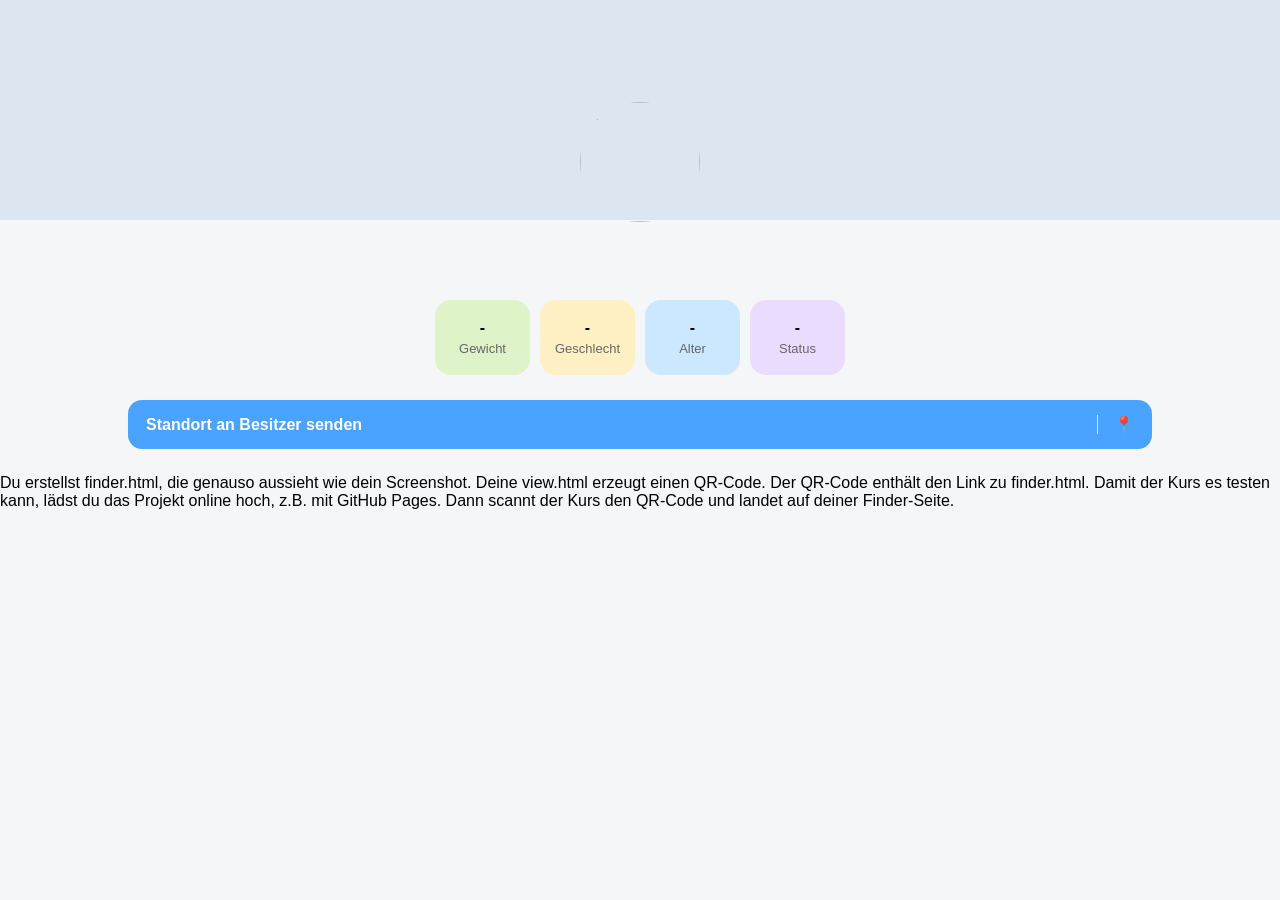
==== finder.html @ d5756afd "Add files via upload" ====
<!DOCTYPE html>
<html>
<head>
  <meta charset="UTF-8">
  <title>Mein Haustier</title>
 
<link rel="stylesheet" href="style.css">
<link rel="stylesheet" href="finder.css">

</head>

<body>


<div class="header">

  <div class="image-wrapper">
    <img id="imageOutput" class="dog-img" src="tier-icon.png">
  </div>

</div>


<div class="info">
  <h1 id="nameOutput"></h1>
  <p id="breedOutput"></p>

  <p id="noteOutput" class="note-text"></p>

  <div class="info-cards">
    <div class="info-card green-card">
      <strong id="weightOutput"></strong>
      <span>Gewicht</span>
    </div>

    <div class="info-card yellow-card">
      <strong id="genderOutput"></strong>
      <span>Geschlecht</span>
    </div>

    <div class="info-card blue-card">
      <strong id="ageOutput"></strong>
      <span>Alter</span>
    </div>

    <div class="info-card purple-card">
    <strong id="kastriertCardOutput"></strong>
    <span>Status</span>
    </div>

  </div>
</div>

<!--Standort an Besitzer senden --> 
<div class="send-location-box">
  <button class="send-location-main" onclick="toggleSendOptions()">
    <span>Standort an Besitzer senden</span>
    <span class="send-icon">📍</span>
  </button>

  <div id="sendOptions" class="send-options">
    <button onclick="sendLocationWhatsApp()" class="option whatsapp-option">
      Per WhatsApp
    </button>

    <button onclick="sendLocationSMS()" class="option sms-option">
      Per SMS
    </button>
  </div>
</div>

<div class="owner-contact-box" id="ownerContactBox"></div>
<script src="finder.js"></script>
</body>

Du erstellst finder.html, die genauso aussieht wie dein Screenshot.
Deine view.html erzeugt einen QR-Code.
Der QR-Code enthält den Link zu finder.html.
Damit der Kurs es testen kann, lädst du das Projekt online hoch, z.B. mit GitHub Pages.
Dann scannt der Kurs den QR-Code und landet auf deiner Finder-Seite.


</html>
---- style.css ----
/* 🔹 Grundlayout */
* {
  box-sizing: border-box;
}

body {
  margin: 0;
  font-family: Arial;
  background-color: #f5f6f8;
}

/* 🔹 Container (Handy-Look) */
.container {
  max-width: 400px;
  margin: 0 auto;
  padding: 20px;
}

h2 {
    text-align: center;
}

/*🔹 Profilbild */
.dog-img {
  width: 120px;
  border-radius: 50%;
  display: block;
  margin: 20px auto;
  cursor: pointer;
  transition: 0.3s;
}

.dog-img:hover {
  opacity: 0.8;
}

/* 🔹 Eingabefelder */
input,
textarea,
select {
  width: 100%;
  padding: 18px;
  border-radius: 30px;
  border: 1px solid #dcdcdc;
  background-color: white;
  color: black;
  font-size: 16px;
  box-sizing: border-box;
}

/* 🔹 Labels */
label {
  display: block;
  margin: 15px 0 5px;
  color: #8c8c8c;
  font-size: 14px;
}

/* 🔹 Abstand zwischen Feldern */
.field {
    width: 100%;
    margin-bottom: 20px;
}

/* 🔹 Buttons */
button {
  width: 80%;
  padding: 12px;
  margin: 10px;
  border-radius: 10px;
  border: none;
  font-size: 16px;
  cursor: pointer;
}

.save {
  background-color: #3a86ff;
  color: white;
}

.cancel {
  background-color: #222;
  color: white;
}

/* 🔹 Datum Box */
.date-box {
  display: inline-block;
  background: #eef0f3;
}

/* 🔹 Kamera Icon im Bild */
.image-wrapper {
  position: relative;  
  width: 120px;
  margin: 20px auto;
}

.dog-img {
  width: 120px;
  height: 120px;
  border-radius: 50%;
  display: block;
}

.camera-icon {
  position: absolute;
  bottom: 0;
  right: 0;

  width: 40px;
  height: 40px;

  background: #e7e8ec;
  border-radius: 50%;

  display: flex;
  align-items: center;
  justify-content: center;

  box-shadow: 0 4px 10px rgba(0,0,0,0.2);
}

.camera-icon img {
  width: 42px;
  height: 42px;
}

.camera-icon:hover {
  transform: scale(1.1);
}


.contacts-section {
  margin-top: 30px;
}

/* einzelne Kontaktkarte */
.contact-card {
  background: #eef2f7;
  border-radius: 20px;
  padding: 12px 15px;
  margin-bottom: 10px;

  display: flex;
  justify-content: space-between;
  align-items: center;
}

/* linke Seite */
.contact-info {
  display: flex;
  flex-direction: column;
}

.contact-info span:first-child {
  font-weight: bold;
}

.contact-info span:last-child {
  color: #6b7280;
  font-size: 14px;
}

/* Telefon-Icon */
.call-btn {
  background: #22c55e;
  color: white;
  padding: 10px;
  border-radius: 50%;
  cursor: pointer;
    }

    /* Add Button */
    .add-contact {
    margin-top: 15px;
    background: #e7e8ec;
    border-radius: 20px;
    padding: 15px;

    display: flex;
    justify-content: space-between;
    align-items: center;

    cursor: pointer;
    }

    .plus {
     font-size: 20px;
     font-weight: bold;
    }

    .actions {
  display: flex;
  gap: 10px;
  align-items: center;
}

.delete-btn {
  background: #ef4444;
  color: white;
  border: none;
  padding: 10px;
  border-radius: 50%;
  cursor: pointer;
}

.delete-btn:hover {
  background: #dc2626;
}


.cards {
  display: flex;
  justify-content: space-around;
  margin: 20px 0;
}

.card {
  background: #e3f2fd;
  border-radius: 15px;
  padding: 15px;
  width: 90px;
  text-align: center;
}

.card p {
  font-size: 18px;
  font-weight: bold;
}

.card span {
  font-size: 12px;
  color: gray;
}
---- finder.css ----
/* HEADER (hellblauer Bereich oben) */
.header {
  background: #dbe6f1;
  height: 220px;
  position: relative;
}


/* Bild Position (mittig + halb unten) */
.image-wrapper {
  position: absolute;
  top: 50%;
  left: 50%;
  transform: translate(-50%, -30%);
}




/* Rundes Bild */
.dog-img {
  width: 120px;
  border-radius: 50%;
  object-fit: cover;  
  display: block;
  margin: 20px auto;
  cursor: pointer;
  transition: 0.3s;
}

.dog-img:hover {
  opacity: 0.8;
}


.info {
  text-align: center;  
  margin-top: 80px;    
}


.info h1 {
  margin: 0;
  font-size: 28px;
  font-weight: bold;
}


/* Button bearbeiten*/

.edit-btn {
  width: 80%;
  display: block;
  margin: 20px auto;
  padding: 12px;
  border-radius: 12px;
  border: none;
  background: #e0e0e0;
  font-size: 16px;
}



/*Kacheln*/
.note-text {
  max-width: 340px;
  margin: 15px auto 25px;
  color: #7b7b8a;
  font-size: 15px;
  line-height: 1.4;
  text-align: center;
}

.info-cards {
  display: flex;
  justify-content: center;
  gap: 10px;
  margin: 25px auto;
  flex-wrap: wrap;
}

.info-card {
  width: 95px;
  height: 75px;
  border-radius: 16px;

  display: flex;
  flex-direction: column;
  justify-content: center;
  align-items: center;

  font-size: 14px;
}

.info-card strong {
  font-size: 16px;
  font-weight: bold;

}

.info-card span {
  margin-top: 4px;
  color: #666;
  font-size: 13px;
}

.green-card {
  background-color: #dff3c8;
}

.yellow-card {
  background-color: #fff0c4;
}

.blue-card {
  background-color: #cce8ff;
}

.purple-card {
  background-color: #eadcff;
}

/*Location*/
.location-actions {
  width: 80%;
  margin: 20px auto;
  display: flex;
  gap: 12px;
}

.location-btn {
  flex: 1;
  padding: 14px;
  border-radius: 14px;
  border: none;
  color: white;
  font-size: 14px;
  font-weight: bold;
  cursor: pointer;
}

.whatsapp-btn {
  background-color: #22c55e;
}

.sms-btn {
  background-color: #4aa3ff;
}

.send-location-box {
  width: 80%;
  margin: 25px auto;
}

.send-location-main {
  width: 100%;
  margin: 0;
  padding: 15px 18px;
  border: none;
  border-radius: 14px;
  background: #4aa3ff;
  color: white;
  font-size: 16px;
  font-weight: bold;
  cursor: pointer;

  display: flex;
  justify-content: space-between;
  align-items: center;
}

.send-icon {
  border-left: 1px solid rgba(255,255,255,0.7);
  padding-left: 16px;
}

.send-options {
  display: none;
  gap: 10px;
  margin-top: 12px;
}

.send-options.show {
  display: flex;
}

.option {
  flex: 1;
  margin: 0;
  padding: 13px;
  border: none;
  border-radius: 12px;
  color: white;
  font-weight: bold;
  cursor: pointer;
}

.whatsapp-option {
  background: #22c55e;
}

.sms-option {
  background: #4aa3ff;
}


/*KOntakt*/
.owner-contact-box {
  width: 80%;
  margin: 25px auto;
}

.owner-card {
  background: #f1f7ff;
  border-radius: 18px;
  padding: 10px 12px;

  display: flex;
  align-items: center;
  gap: 10px;

  box-shadow: 0 4px 12px rgba(0,0,0,0.04);
}

.owner-avatar {
  width: 42px;
  height: 42px;
  border-radius: 50%;
  background: #4aa3ff;
  color: white;

  display: flex;
  align-items: center;
  justify-content: center;

  font-weight: bold;
  font-size: 18px;
}

.owner-info {
  flex: 1;
  display: flex;
  flex-direction: column;
}

.owner-info strong {
  font-size: 15px;
  color: #111827;
  font-weight: bold;
  line-height: 1.1;
}

.owner-info span {
  margin-top: 3px;
  color: #6b7280;
  font-size: 13px;
}

.owner-call-btn {
  width: 44px;
  height: 44px;
  border-radius: 10px;
  background: #22c55e;
  color: white;
  text-decoration: none;

  display: flex;
  align-items: center;
  justify-content: center;

  font-size: 26px;
  font-weight: bold;
  line-height: 1;
}
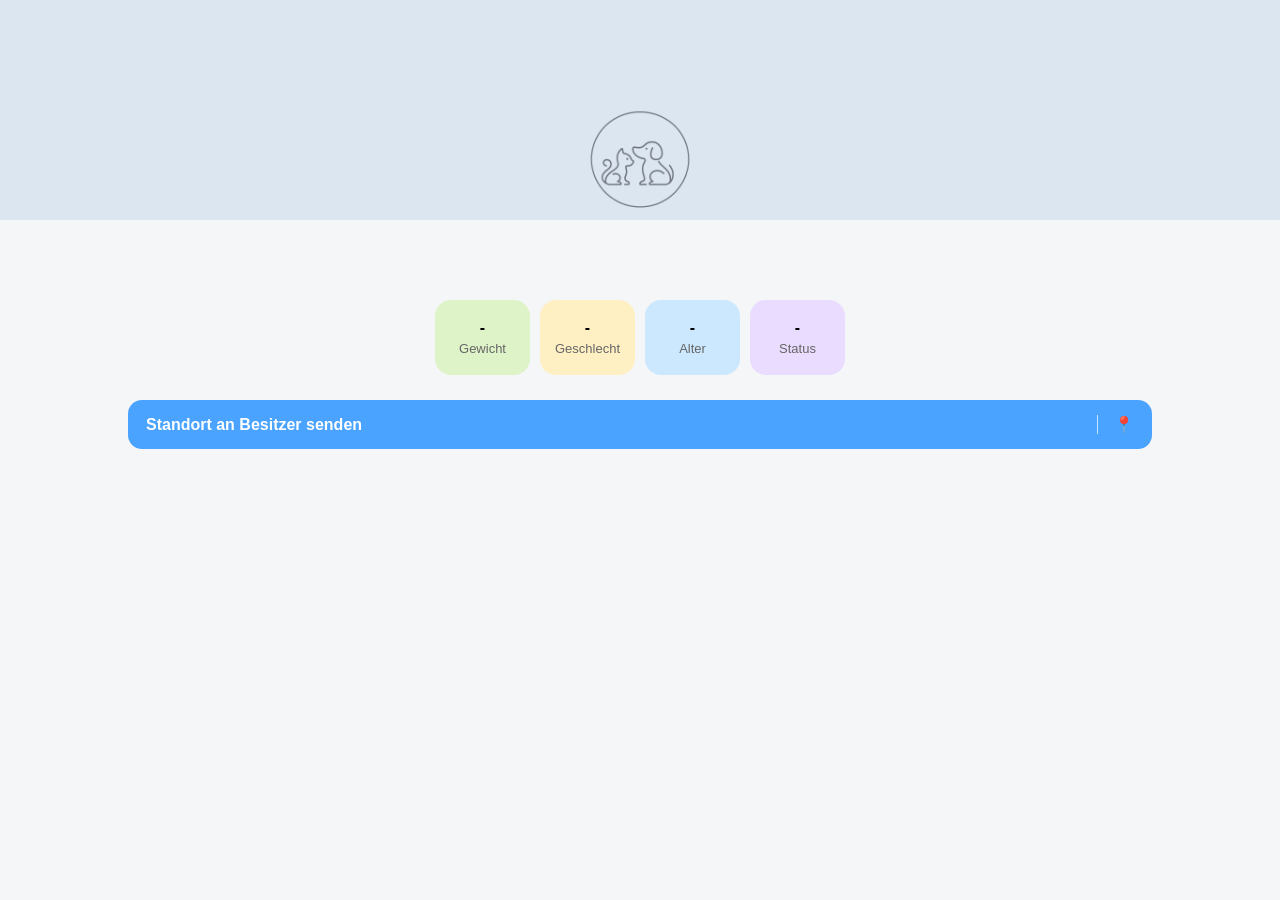
==== commit 67e19996: "Update finder.html" ====
--- a/finder.html
+++ b/finder.html
@@ -73,11 +73,5 @@
 <script src="finder.js"></script>
 </body>
 
-Du erstellst finder.html, die genauso aussieht wie dein Screenshot.
-Deine view.html erzeugt einen QR-Code.
-Der QR-Code enthält den Link zu finder.html.
-Damit der Kurs es testen kann, lädst du das Projekt online hoch, z.B. mit GitHub Pages.
-Dann scannt der Kurs den QR-Code und landet auf deiner Finder-Seite.
 
-
-</html>+</html>
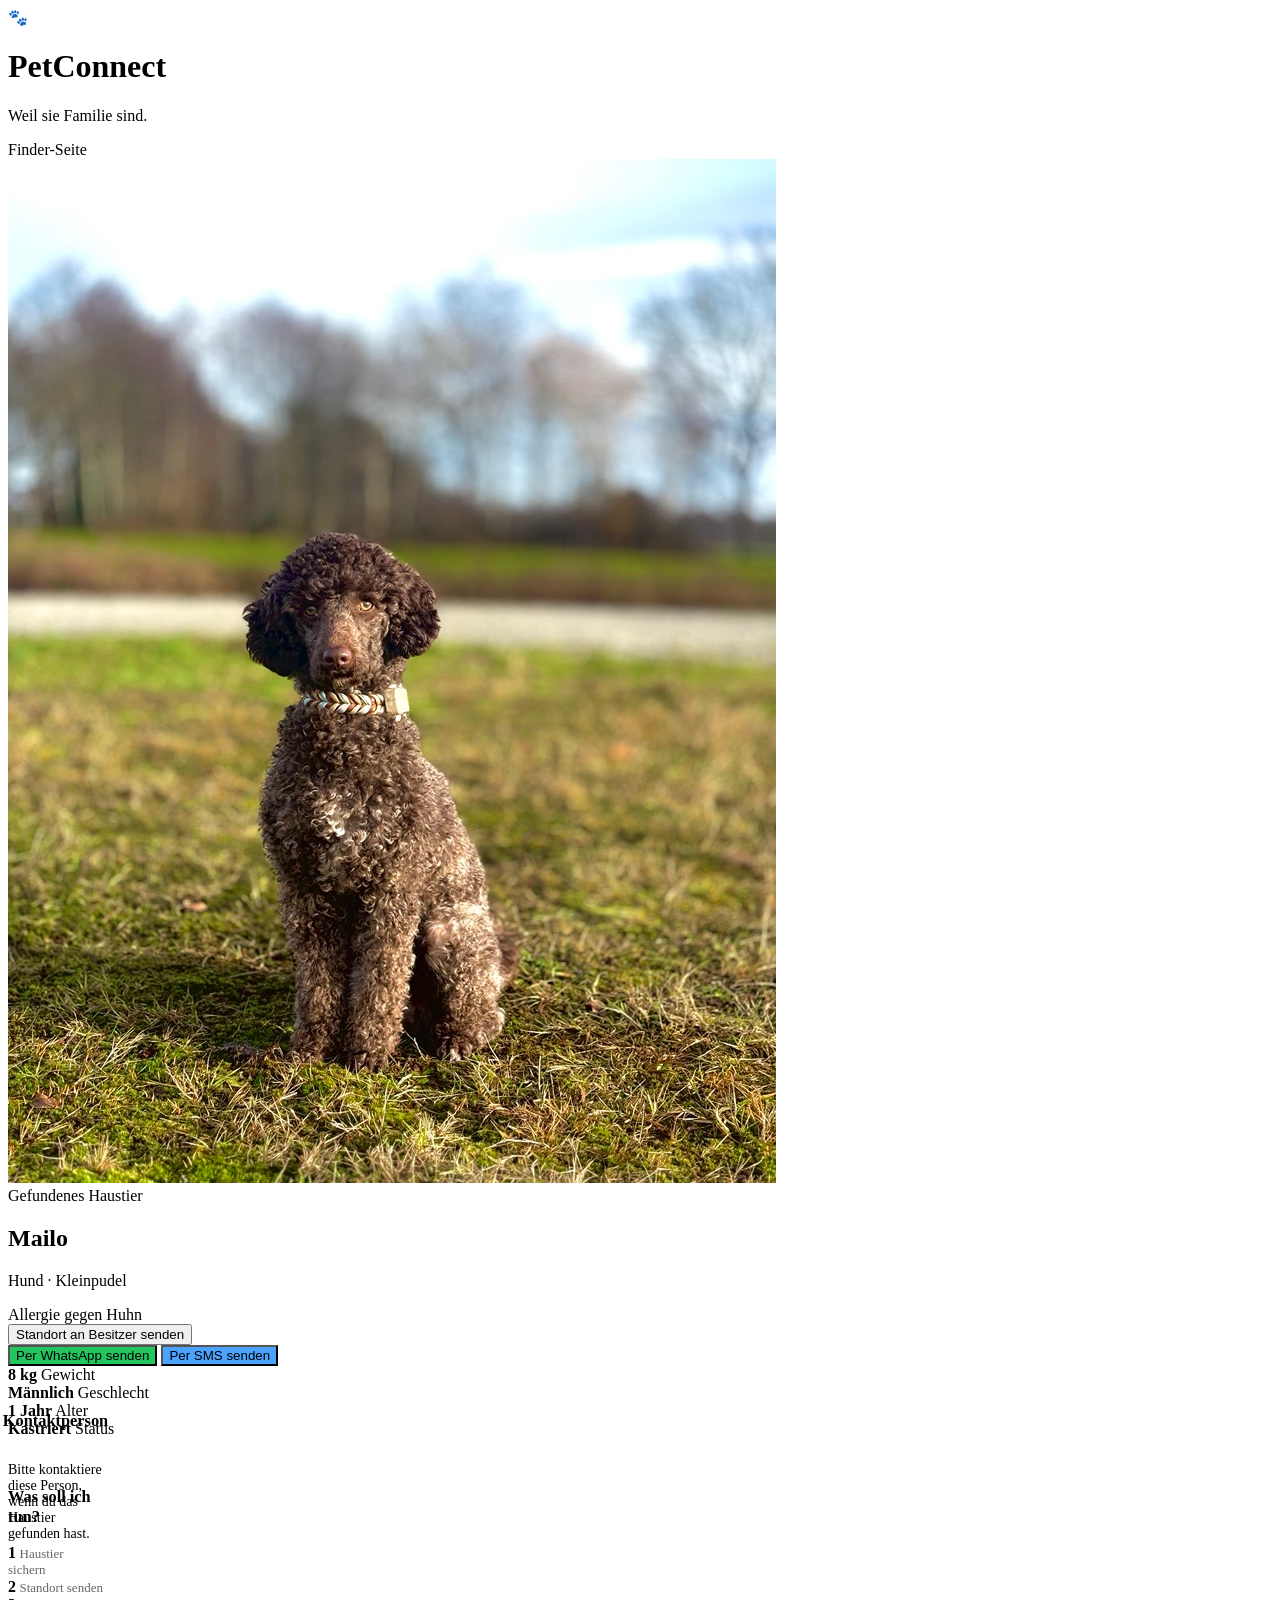
==== commit 4701cdcd: "Update finder.html" ====
--- a/finder.html
+++ b/finder.html
@@ -1,77 +1,131 @@
 <!DOCTYPE html>
-<html>
+<html lang="de">
 <head>
   <meta charset="UTF-8">
-  <title>Mein Haustier</title>
- 
-<link rel="stylesheet" href="style.css">
-<link rel="stylesheet" href="finder.css">
-
+  <title>Gefundenes Haustier | PetConnect</title>
+  <link rel="stylesheet" href="finder.css?v=2">
 </head>
 
 <body>
 
+  <div class="page">
 
-<div class="header">
+    <!-- Navigation -->
+    <header class="navbar">
+      <div class="logo">
+        <span class="logo-icon">🐾</span>
 
-  <div class="image-wrapper">
-    <img id="imageOutput" class="dog-img" src="tier-icon.png">
+        <div>
+          <h1>PetConnect</h1>
+          <p>Weil sie Familie sind.</p>
+        </div>
+      </div>
+
+      <nav>
+        <span class="active">Finder-Seite</span>
+      </nav>
+    </header>
+
+
+    <main class="finder-page">
+
+      <section class="finder-hero">
+
+        <div class="finder-image-box">
+          <img id="dogImage" src="Mailo.jpg" alt="Gefundenes Haustier">
+        </div>
+
+        <div class="finder-info">
+          <span class="label">Gefundenes Haustier</span>
+
+          <h2 id="dogName">Mailo</h2>
+          <p id="dogBreed">Hund · Kleinpudel</p>
+
+          <div id="dogNote" class="note-box">
+            Allergie gegen Huhn
+          </div>
+
+          <button type="button" onclick="toggleLocationOptions()" class="main-location-btn">
+            Standort an Besitzer senden
+          </button>
+
+          <div id="locationOptions" class="location-options">
+            <button type="button" onclick="getLocationAndSend('whatsapp')" class="whatsapp-btn">
+              Per WhatsApp senden
+            </button>
+
+            <button type="button" onclick="getLocationAndSend('sms')" class="sms-btn">
+              Per SMS senden
+            </button>
+          </div>
+        </div>
+
+      </section>
+
+
+      <section class="stats-grid">
+
+        <div class="stat green">
+          <strong id="weightValue">8 kg</strong>
+          <span>Gewicht</span>
+        </div>
+
+        <div class="stat yellow">
+          <strong id="genderValue">Männlich</strong>
+          <span>Geschlecht</span>
+        </div>
+
+        <div class="stat blue">
+          <strong id="ageValue">1 Jahr</strong>
+          <span>Alter</span>
+        </div>
+
+        <div class="stat purple">
+          <strong id="statusValue">Kastriert</strong>
+          <span>Status</span>
+        </div>
+
+      </section>
+
+
+      <section class="contact-section">
+
+        <article class="info-card">
+          <h3>Kontaktperson</h3>
+          <p class="card-subtitle">
+            Bitte kontaktiere diese Person, wenn du das Haustier gefunden hast.
+          </p>
+
+          <div id="contactList"></div>
+        </article>
+
+        <article class="info-card help-card">
+          <h3>Was soll ich tun?</h3>
+
+          <div class="help-steps">
+            <div>
+              <strong>1</strong>
+              <span>Haustier sichern</span>
+            </div>
+
+            <div>
+              <strong>2</strong>
+              <span>Standort senden</span>
+            </div>
+
+            <div>
+              <strong>3</strong>
+              <span>Besitzer kontaktieren</span>
+            </div>
+          </div>
+        </article>
+
+      </section>
+
+    </main>
+
   </div>
 
-</div>
-
-
-<div class="info">
-  <h1 id="nameOutput"></h1>
-  <p id="breedOutput"></p>
-
-  <p id="noteOutput" class="note-text"></p>
-
-  <div class="info-cards">
-    <div class="info-card green-card">
-      <strong id="weightOutput"></strong>
-      <span>Gewicht</span>
-    </div>
-
-    <div class="info-card yellow-card">
-      <strong id="genderOutput"></strong>
-      <span>Geschlecht</span>
-    </div>
-
-    <div class="info-card blue-card">
-      <strong id="ageOutput"></strong>
-      <span>Alter</span>
-    </div>
-
-    <div class="info-card purple-card">
-    <strong id="kastriertCardOutput"></strong>
-    <span>Status</span>
-    </div>
-
-  </div>
-</div>
-
-<!--Standort an Besitzer senden --> 
-<div class="send-location-box">
-  <button class="send-location-main" onclick="toggleSendOptions()">
-    <span>Standort an Besitzer senden</span>
-    <span class="send-icon">📍</span>
-  </button>
-
-  <div id="sendOptions" class="send-options">
-    <button onclick="sendLocationWhatsApp()" class="option whatsapp-option">
-      Per WhatsApp
-    </button>
-
-    <button onclick="sendLocationSMS()" class="option sms-option">
-      Per SMS
-    </button>
-  </div>
-</div>
-
-<div class="owner-contact-box" id="ownerContactBox"></div>
-<script src="finder.js"></script>
+  <script src="finder.js?v=2"></script>
 </body>
-
-
 </html>
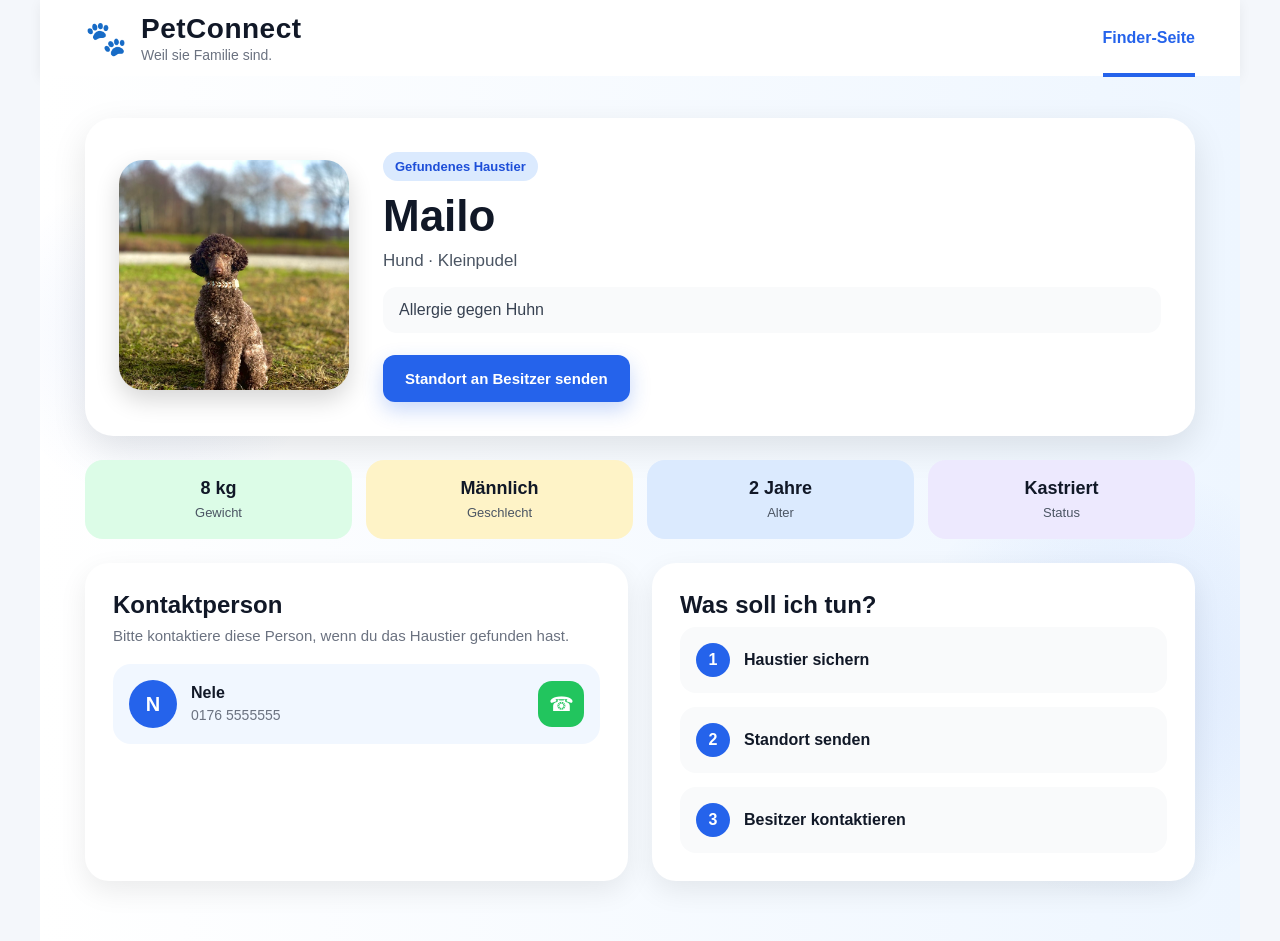
==== commit d5ac4d9e: "Update finder.html" ====
--- a/finder.html
+++ b/finder.html
@@ -3,7 +3,7 @@
 <head>
   <meta charset="UTF-8">
   <title>Gefundenes Haustier | PetConnect</title>
-  <link rel="stylesheet" href="finder.css?v=2">
+  <link rel="stylesheet" href="finder.css?v=7">
 </head>
 
 <body>
@@ -126,6 +126,6 @@
 
   </div>
 
-  <script src="finder.js?v=2"></script>
+  <script src="finder.js?v=7"></script>
 </body>
 </html>
--- a/finder.css
+++ b/finder.css
@@ -1,274 +1,430 @@
-/* HEADER (hellblauer Bereich oben) */
-.header {
-  background: #dbe6f1;
-  height: 220px;
-  position: relative;
-}
-
-
-/* Bild Position (mittig + halb unten) */
-.image-wrapper {
-  position: absolute;
-  top: 50%;
-  left: 50%;
-  transform: translate(-50%, -30%);
-}
-
-
-
-
-/* Rundes Bild */
-.dog-img {
-  width: 120px;
-  border-radius: 50%;
-  object-fit: cover;  
-  display: block;
-  margin: 20px auto;
-  cursor: pointer;
-  transition: 0.3s;
-}
-
-.dog-img:hover {
-  opacity: 0.8;
-}
-
-
-.info {
-  text-align: center;  
-  margin-top: 80px;    
-}
-
-
-.info h1 {
+* {
+  box-sizing: border-box;
+}
+
+body {
+  margin: 0;
+  font-family: Arial, sans-serif;
+  background: #f4f7fb;
+  color: #111827;
+}
+
+.page {
+  max-width: 1200px;
+  min-height: 100vh;
+  margin: 0 auto;
+  background: white;
+}
+
+
+/* Navigation */
+.navbar {
+  height: 76px;
+  padding: 0 45px;
+
+  display: flex;
+  justify-content: space-between;
+  align-items: center;
+
+  background: white;
+  box-shadow: 0 3px 12px rgba(0,0,0,0.06);
+}
+
+.logo {
+  display: flex;
+  align-items: center;
+  gap: 14px;
+}
+
+.logo-icon {
+  font-size: 34px;
+}
+
+.logo h1 {
   margin: 0;
   font-size: 28px;
-  font-weight: bold;
-}
-
-
-/* Button bearbeiten*/
-
-.edit-btn {
-  width: 80%;
-  display: block;
-  margin: 20px auto;
-  padding: 12px;
+  letter-spacing: 0.5px;
+}
+
+.logo p {
+  margin: 2px 0 0;
+  color: #6b7280;
+  font-size: 14px;
+}
+
+nav .active {
+  color: #2563eb;
+  font-weight: bold;
+  border-bottom: 4px solid #2563eb;
+  padding: 27px 0;
+}
+
+
+/* Seite */
+.finder-page {
+  padding: 42px 45px 60px;
+
+  background:
+    radial-gradient(circle at 10% 30%, rgba(37,99,235,0.08), transparent 170px),
+    radial-gradient(circle at 90% 70%, rgba(37,99,235,0.10), transparent 220px),
+    linear-gradient(90deg, #ffffff 0%, #eef6ff 100%);
+}
+
+
+/* Hauptkarte */
+.finder-hero {
+  background: white;
+  border-radius: 28px;
+  padding: 34px;
+
+  display: flex;
+  align-items: center;
+  gap: 34px;
+
+  box-shadow: 0 12px 35px rgba(0,0,0,0.10);
+}
+
+.finder-image-box img {
+  width: 230px;
+  height: 230px;
+
+  object-fit: cover;
+  border-radius: 24px;
+
+  box-shadow: 0 10px 25px rgba(0,0,0,0.16);
+}
+
+.finder-info {
+  flex: 1;
+}
+
+.label {
+  display: inline-block;
+  margin-bottom: 10px;
+  padding: 7px 12px;
+
+  background: #dbeafe;
+  color: #1d4ed8;
+
+  border-radius: 999px;
+  font-size: 13px;
+  font-weight: bold;
+}
+
+.finder-info h2 {
+  margin: 0 0 10px;
+  font-size: 44px;
+}
+
+.finder-info p {
+  margin: 8px 0;
+  color: #4b5563;
+  font-size: 17px;
+}
+
+.note-box {
+  margin-top: 16px;
+  padding: 14px 16px;
+
+  background: #f9fafb;
+  border-radius: 14px;
+
+  color: #374151;
+  font-size: 16px;
+}
+
+
+/* Standort */
+.main-location-btn {
+  margin-top: 22px;
+  padding: 15px 22px;
+
+  border: none;
   border-radius: 12px;
+
+  background: #2563eb;
+  color: white;
+
+  font-size: 15px;
+  font-weight: bold;
+
+  cursor: pointer;
+  box-shadow: 0 8px 20px rgba(37,99,235,0.25);
+}
+
+.main-location-btn:hover {
+  background: #1d4ed8;
+}
+
+.location-options {
+  display: none;
+  margin-top: 14px;
+  gap: 10px;
+  flex-wrap: wrap;
+}
+
+.location-options.show {
+  display: flex;
+}
+
+.location-options button {
+  padding: 13px 18px;
+
   border: none;
-  background: #e0e0e0;
-  font-size: 16px;
-}
-
-
-
-/*Kacheln*/
-.note-text {
-  max-width: 340px;
-  margin: 15px auto 25px;
-  color: #7b7b8a;
-  font-size: 15px;
-  line-height: 1.4;
-  text-align: center;
-}
-
-.info-cards {
-  display: flex;
-  justify-content: center;
-  gap: 10px;
-  margin: 25px auto;
-  flex-wrap: wrap;
-}
-
-.info-card {
-  width: 95px;
-  height: 75px;
-  border-radius: 16px;
-
-  display: flex;
-  flex-direction: column;
-  justify-content: center;
-  align-items: center;
-
-  font-size: 14px;
-}
-
-.info-card strong {
-  font-size: 16px;
-  font-weight: bold;
-
-}
-
-.info-card span {
-  margin-top: 4px;
-  color: #666;
-  font-size: 13px;
-}
-
-.green-card {
-  background-color: #dff3c8;
-}
-
-.yellow-card {
-  background-color: #fff0c4;
-}
-
-.blue-card {
-  background-color: #cce8ff;
-}
-
-.purple-card {
-  background-color: #eadcff;
-}
-
-/*Location*/
-.location-actions {
-  width: 80%;
-  margin: 20px auto;
-  display: flex;
-  gap: 12px;
-}
-
-.location-btn {
-  flex: 1;
-  padding: 14px;
-  border-radius: 14px;
-  border: none;
+  border-radius: 12px;
+
   color: white;
   font-size: 14px;
   font-weight: bold;
+
   cursor: pointer;
 }
 
 .whatsapp-btn {
-  background-color: #22c55e;
+  background: #22c55e;
 }
 
 .sms-btn {
-  background-color: #4aa3ff;
-}
-
-.send-location-box {
-  width: 80%;
-  margin: 25px auto;
-}
-
-.send-location-main {
-  width: 100%;
-  margin: 0;
-  padding: 15px 18px;
-  border: none;
-  border-radius: 14px;
   background: #4aa3ff;
-  color: white;
-  font-size: 16px;
-  font-weight: bold;
-  cursor: pointer;
-
-  display: flex;
-  justify-content: space-between;
-  align-items: center;
-}
-
-.send-icon {
-  border-left: 1px solid rgba(255,255,255,0.7);
-  padding-left: 16px;
-}
-
-.send-options {
-  display: none;
-  gap: 10px;
-  margin-top: 12px;
-}
-
-.send-options.show {
-  display: flex;
-}
-
-.option {
-  flex: 1;
-  margin: 0;
-  padding: 13px;
-  border: none;
-  border-radius: 12px;
-  color: white;
-  font-weight: bold;
-  cursor: pointer;
-}
-
-.whatsapp-option {
-  background: #22c55e;
-}
-
-.sms-option {
-  background: #4aa3ff;
-}
-
-
-/*KOntakt*/
-.owner-contact-box {
-  width: 80%;
-  margin: 25px auto;
-}
-
-.owner-card {
+}
+
+
+/* Statistik */
+.stats-grid {
+  margin-top: 24px;
+
+  display: grid;
+  grid-template-columns: repeat(4, 1fr);
+  gap: 14px;
+}
+
+.stat {
+  padding: 18px;
+  border-radius: 18px;
+  text-align: center;
+}
+
+.stat strong {
+  display: block;
+  font-size: 18px;
+  margin-bottom: 4px;
+}
+
+.stat span {
+  color: #4b5563;
+  font-size: 13px;
+}
+
+.green {
+  background: #dcfce7;
+}
+
+.yellow {
+  background: #fef3c7;
+}
+
+.blue {
+  background: #dbeafe;
+}
+
+.purple {
+  background: #ede9fe;
+}
+
+
+/* Untere Karten */
+.contact-section {
+  margin-top: 24px;
+
+  display: grid;
+  grid-template-columns: 1fr 1fr;
+  gap: 24px;
+}
+
+.info-card {
+  background: white;
+  border-radius: 24px;
+  padding: 28px;
+
+  box-shadow: 0 10px 28px rgba(0,0,0,0.08);
+}
+
+.info-card h3 {
+  margin: 0 0 8px;
+  font-size: 24px;
+}
+
+.card-subtitle {
+  margin: 0 0 20px;
+  color: #6b7280;
+  font-size: 15px;
+}
+
+
+/* Kontaktkarte */
+.contact-card {
   background: #f1f7ff;
   border-radius: 18px;
-  padding: 10px 12px;
-
-  display: flex;
-  align-items: center;
-  gap: 10px;
-
-  box-shadow: 0 4px 12px rgba(0,0,0,0.04);
-}
-
-.owner-avatar {
-  width: 42px;
-  height: 42px;
+  padding: 16px;
+
+  display: flex;
+  justify-content: space-between;
+  align-items: center;
+}
+
+.contact-left {
+  display: flex;
+  align-items: center;
+  gap: 14px;
+}
+
+.contact-avatar {
+  width: 48px;
+  height: 48px;
+
+  background: #2563eb;
+  color: white;
+
   border-radius: 50%;
-  background: #4aa3ff;
-  color: white;
-
-  display: flex;
-  align-items: center;
+
+  display: flex;
   justify-content: center;
-
-  font-weight: bold;
-  font-size: 18px;
-}
-
-.owner-info {
-  flex: 1;
-  display: flex;
-  flex-direction: column;
-}
-
-.owner-info strong {
-  font-size: 15px;
-  color: #111827;
-  font-weight: bold;
-  line-height: 1.1;
-}
-
-.owner-info span {
-  margin-top: 3px;
+  align-items: center;
+
+  font-weight: bold;
+  font-size: 20px;
+}
+
+.contact-text strong {
+  display: block;
+  margin-bottom: 4px;
+}
+
+.contact-text span {
   color: #6b7280;
-  font-size: 13px;
-}
-
-.owner-call-btn {
-  width: 44px;
-  height: 44px;
-  border-radius: 10px;
+  font-size: 14px;
+}
+
+.call-btn {
+  width: 46px;
+  height: 46px;
+
   background: #22c55e;
   color: white;
+
+  border-radius: 14px;
+
+  display: flex;
+  justify-content: center;
+  align-items: center;
+
   text-decoration: none;
+  font-size: 20px;
+}
+
+
+/* Hilfe */
+.help-steps {
+  display: grid;
+  gap: 14px;
+}
+
+.help-steps div {
+  padding: 16px;
+  border-radius: 16px;
+
+  background: #f9fafb;
+
+  display: flex;
+  align-items: center;
+  gap: 14px;
+}
+
+.help-steps strong {
+  width: 34px;
+  height: 34px;
+
+  background: #2563eb;
+  color: white;
+
+  border-radius: 50%;
 
   display: flex;
   align-items: center;
   justify-content: center;
-
-  font-size: 26px;
-  font-weight: bold;
-  line-height: 1;
-}+}
+
+.help-steps span {
+  font-weight: bold;
+}
+
+
+/* Tablet */
+@media (max-width: 950px) {
+  .navbar {
+    height: auto;
+    padding: 20px;
+    flex-direction: column;
+    gap: 15px;
+  }
+
+  .finder-hero {
+    flex-direction: column;
+    text-align: center;
+  }
+
+  .stats-grid {
+    grid-template-columns: repeat(2, 1fr);
+  }
+
+  .contact-section {
+    grid-template-columns: 1fr;
+  }
+}
+
+
+/* Handy */
+@media (max-width: 600px) {
+  .finder-page {
+    padding: 26px 18px 40px;
+  }
+
+  .finder-hero {
+    padding: 24px 18px;
+  }
+
+  .finder-image-box img {
+    width: 170px;
+    height: 170px;
+  }
+
+  .finder-info h2 {
+    font-size: 34px;
+  }
+
+  .main-location-btn {
+    width: 100%;
+  }
+
+  .location-options {
+    flex-direction: column;
+  }
+
+  .stats-grid {
+    grid-template-columns: 1fr 1fr;
+  }
+
+  .info-card {
+    padding: 22px 18px;
+  }
+
+  .contact-card {
+    flex-direction: column;
+    align-items: flex-start;
+    gap: 14px;
+  }
+
+  .call-btn {
+    align-self: flex-end;
+  }
+}
